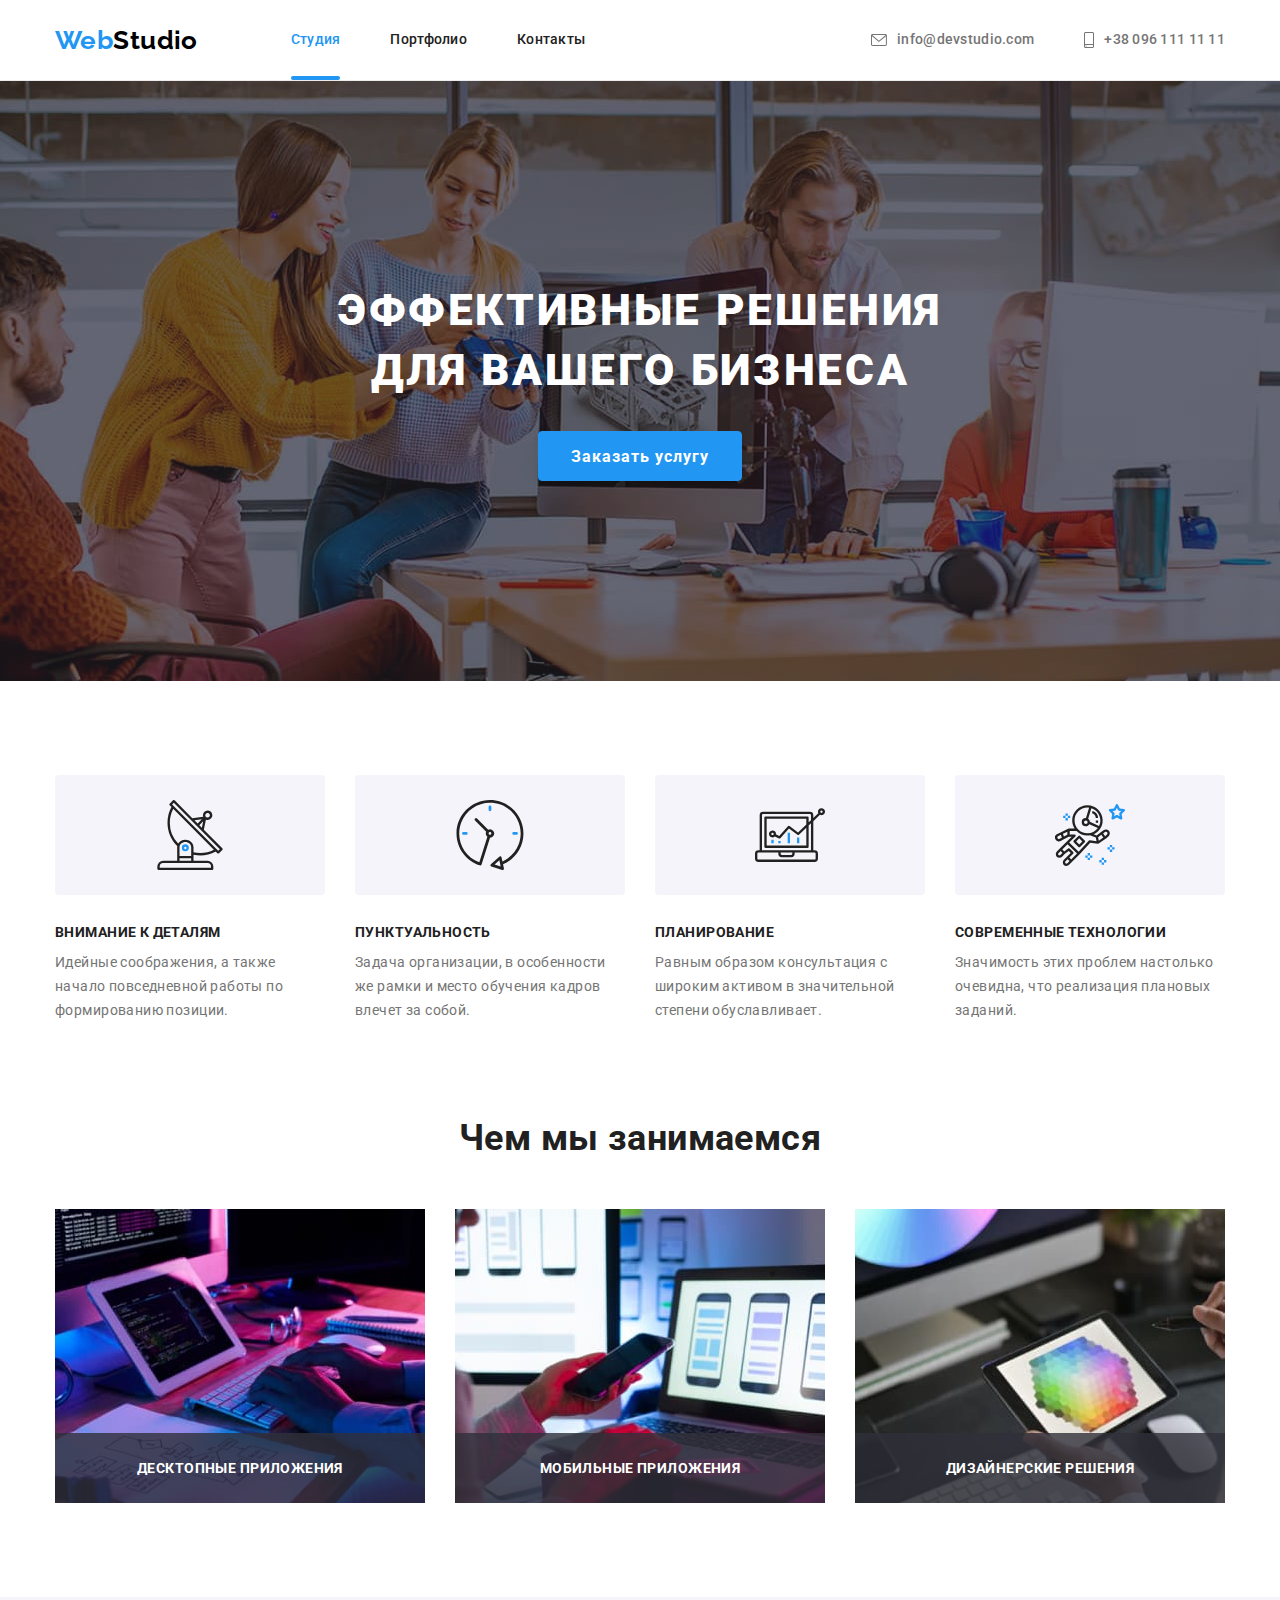
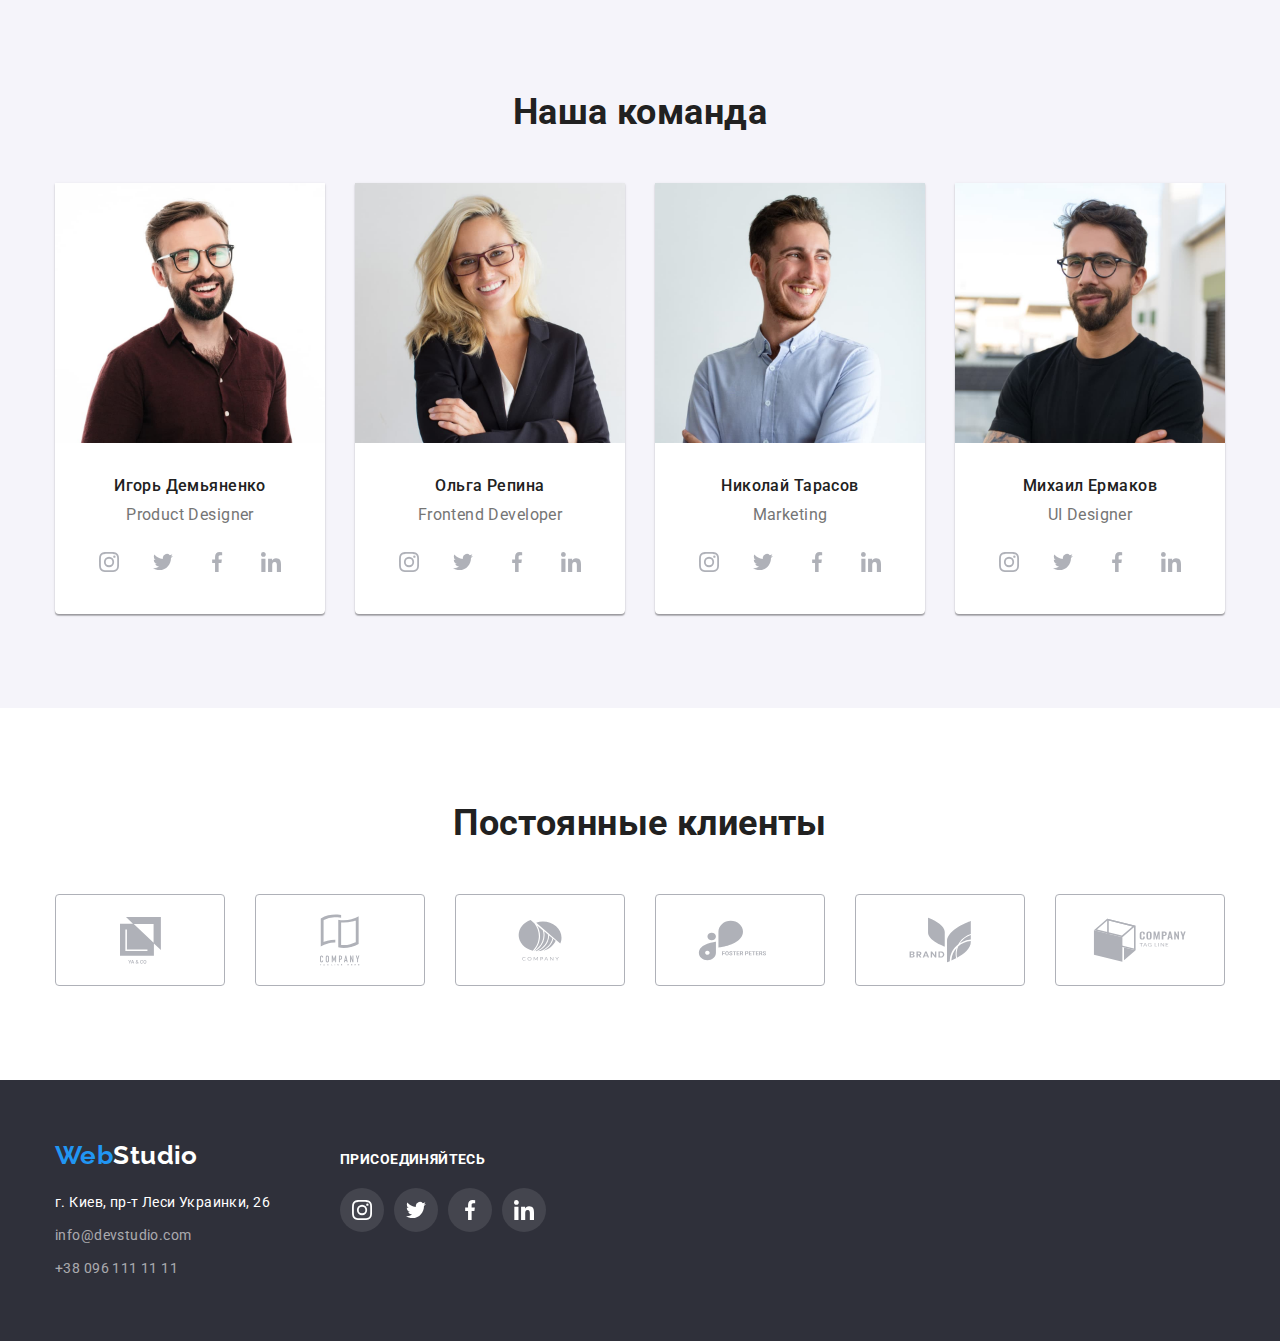
==== index.html @ edb1d685 "start" ====
<!DOCTYPE html>
<html lang="ru">
  <head>
    <meta charset="UTF-8" />
    <meta http-equiv="X-UA-Compatible" content="IE=edge" />
    <meta name="viewport" content="width=device-width, initial-scale=1.0" />
    <title>WebStudio</title>
    <link rel="preconnect" href="https://fonts.googleapis.com" />
    <link rel="preconnect" href="https://fonts.gstatic.com" crossorigin />
    <link
      href="https://fonts.googleapis.com/css2?family=Raleway:wght@700&family=Roboto:wght@400;500;700;900&display=swap"
      rel="stylesheet"
    />

    <link
      rel="stylesheet"
      href="https://cdnjs.cloudflare.com/ajax/libs/modern-normalize/1.1.0/modern-normalize.min.css"
    />

    <link rel="stylesheet" href="./css/style.css" />
  </head>
  <body>
    <header>
      <div class="container header">
        <a class="logo" href="./index.html"
          >Web<span class="header-logo">Studio</span></a
        >
        <nav>
          <ul class="main-nav">
            <li><a class="activity" href="./index.html">Студия</a></li>
            <li><a href="./portfolio.html">Портфолио</a></li>
            <li><a href="">Контакты</a></li>
          </ul>
        </nav>
        <ul class="nav-address">
          <li>
            <a href="mailto:info@devstudio.com">
              <svg class="nav-address-icon" width="16" height="12">
                <use href="./images/icons.svg#icon-envelope"></use>
              </svg>
              info@devstudio.com</a
            >
          </li>
          <li>
            <a href="tel:+380961111111">
              <svg class="nav-address-icon" width="10" height="16">
                <use href="./images/icons.svg#icon-smartphone"></use>
              </svg>
              +38 096 111 11 11</a
            >
          </li>
        </ul>
      </div>
    </header>
    <main>
      <section class="hero">
        <div class="background">
          <div class="container">
            <h1>Эффективные решения<br />для вашего бизнеса</h1>
            <button data-modal-open class="order" type="button">Заказать услугу</button>
          </div>
        </div>
      </section>
      <section class="section feature">
        <div class="container">
          <h2 class="hide">Особенности</h2>
          <ul class="feature-list">
            <li class="feature-list-item">
              <div class="feature-icon">
                <svg width="70" height="70">
                  <use href="./images/icons.svg#icon-antenna"></use>
                </svg>
              </div>
              <h3 class="title">Внимание к деталям</h3>
              <p>
                Идейные соображения, а также начало повседневной работы по
                формированию позиции.
              </p>
            </li>
            <li class="feature-list-item">
              <div class="feature-icon">
                <svg width="70" height="70">
                  <use href="./images/icons.svg#icon-clock"></use>
                </svg>
              </div>
              <h3 class="title">Пунктуальность</h3>
              <p>
                Задача организации, в особенности же рамки и место обучения
                кадров влечет за собой.
              </p>
            </li>
            <li class="feature-list-item">
              <div class="feature-icon">
                <svg width="70" height="70">
                  <use href="./images/icons.svg#icon-diagram"></use>
                </svg>
              </div>
              <h3 class="title">Планирование</h3>
              <p>
                Равным образом консультация с широким активом в значительной
                степени обуславливает.
              </p>
            </li>
            <li class="feature-list-item">
              <div class="feature-icon">
                <svg width="70" height="70">
                  <use href="./images/icons.svg#icon-astronaut"></use>
                </svg>
              </div>
              <h3 class="title">Современные технологии</h3>
              <p>
                Значимость этих проблем настолько очевидна, что реализация
                плановых заданий.
              </p>
            </li>
          </ul>
        </div>
      </section>
      <section class="section section-works">
        <div class="container container-works">
          <h2 class="title works">Чем мы занимаемся</h2>
          <ul class="list">
            <li class="title-list">
              <img
                src="./images/box-1.jpg"
                alt="Работа на клавиатуре"
                width="370"
              />
              <div class="desckription">
                <p>Десктопные приложения</p>
              </div>
            </li>
            <li class="title-list">
              <img
                src="./images/box-2.jpg"
                alt="Работа со смартфоном"
                width="370"
              />
              <div class="desckription">
                <p>Мобильные приложения</p>
              </div>
            </li>
            <li class="title-list">
              <img
                src="./images/box-3.jpg"
                alt="Работа на планшете"
                width="370"
              />
              <div class="desckription">
                <p>Дизайнерские решения</p>
              </div>
            </li>
          </ul>
        </div>
      </section>
      <section class="section team">
        <div class="container container-works">
          <h2 class="title works">Наша команда</h2>
          <ul class="list">
            <li class="team-list-item">
              <img
                src="./images/Demyanenko.jpg"
                alt="Игорь Демьяненко"
                width="270"
              />
              <div class="team-member">
                <h3 class="title">Игорь Демьяненко</h3>
                <p>Product Designer</p>
                <ul class="social-icon">
                  <li>
                    <a class="social-icon-link" href="">
                      <svg class="social-icon-list" width="20" height="20">
                        <use href="./images/icons.svg#icon-instagram"></use>
                      </svg>
                    </a>
                  </li>
                  <li>
                    <a class="social-icon-link" href="">
                      <svg class="social-icon-list" width="20" height="20">
                        <use href="./images/icons.svg#icon-twitter"></use>
                      </svg>
                    </a>
                  </li>
                  <li>
                    <a class="social-icon-link" href="">
                      <svg class="social-icon-list" width="20" height="20">
                        <use href="./images/icons.svg#icon-facebook"></use>
                      </svg>
                    </a>
                  </li>
                  <li>
                    <a class="social-icon-link" href="">
                      <svg class="social-icon-list" width="20" height="20">
                        <use href="./images/icons.svg#icon-linkedin"></use>
                      </svg>
                    </a>
                  </li>
                </ul>
              </div>
            </li>
            <li class="team-list-item">
              <img src="./images/Repina.jpg" alt="Ольга Репина" width="270" />
              <div class="team-member">
                <h3 class="title">Ольга Репина</h3>
                <p>Frontend Developer</p>
                <ul class="social-icon">
                  <li>
                    <a class="social-icon-link" href="">
                      <svg class="social-icon-list" width="20" height="20">
                        <use href="./images/icons.svg#icon-instagram"></use>
                      </svg>
                    </a>
                  </li>
                  <li>
                    <a class="social-icon-link" href="">
                      <svg class="social-icon-list" width="20" height="20">
                        <use href="./images/icons.svg#icon-twitter"></use>
                      </svg>
                    </a>
                  </li>
                  <li>
                    <a class="social-icon-link" href="">
                      <svg class="social-icon-list" width="20" height="20">
                        <use href="./images/icons.svg#icon-facebook"></use>
                      </svg>
                    </a>
                  </li>
                  <li>
                    <a class="social-icon-link" href="">
                      <svg class="social-icon-list" width="20" height="20">
                        <use href="./images/icons.svg#icon-linkedin"></use>
                      </svg>
                    </a>
                  </li>
                </ul>
              </div>
            </li>
            <li class="team-list-item">
              <img
                src="./images/Tarasov.jpg"
                alt="Николай Тарасов"
                width="270"
              />
              <div class="team-member">
                <h3 class="title">Николай Тарасов</h3>
                <p>Marketing</p>
                <ul class="social-icon">
                  <li>
                    <a class="social-icon-link" href="">
                      <svg class="social-icon-list" width="20" height="20">
                        <use href="./images/icons.svg#icon-instagram"></use>
                      </svg>
                    </a>
                  </li>
                  <li>
                    <a class="social-icon-link" href="">
                      <svg class="social-icon-list" width="20" height="20">
                        <use href="./images/icons.svg#icon-twitter"></use>
                      </svg>
                    </a>
                  </li>
                  <li>
                    <a class="social-icon-link" href="">
                      <svg class="social-icon-list" width="20" height="20">
                        <use href="./images/icons.svg#icon-facebook"></use>
                      </svg>
                    </a>
                  </li>
                  <li>
                    <a class="social-icon-link" href="">
                      <svg class="social-icon-list" width="20" height="20">
                        <use href="./images/icons.svg#icon-linkedin"></use>
                      </svg>
                    </a>
                  </li>
                </ul>
              </div>
            </li>
            <li class="team-list-item">
              <img
                src="./images/Yermakov.jpg"
                alt="Михаил Ермаков"
                width="270"
              />
              <div class="team-member">
                <h3 class="title">Михаил Ермаков</h3>
                <p>UI Designer</p>
                <ul class="social-icon">
                  <li>
                    <a class="social-icon-link" href="">
                      <svg class="social-icon-list" width="20" height="20">
                        <use href="./images/icons.svg#icon-instagram"></use>
                      </svg>
                    </a>
                  </li>
                  <li>
                    <a class="social-icon-link" href="">
                      <svg class="social-icon-list" width="20" height="20">
                        <use href="./images/icons.svg#icon-twitter"></use>
                      </svg>
                    </a>
                  </li>
                  <li>
                    <a class="social-icon-link" href="">
                      <svg class="social-icon-list" width="20" height="20">
                        <use href="./images/icons.svg#icon-facebook"></use>
                      </svg>
                    </a>
                  </li>
                  <li>
                    <a class="social-icon-link" href="">
                      <svg class="social-icon-list" width="20" height="20">
                        <use href="./images/icons.svg#icon-linkedin"></use>
                      </svg>
                    </a>
                  </li>
                </ul>
              </div>
            </li>
          </ul>
        </div>
      </section>
      <section class="section">
        <div class="container">
          <h2 class="title works">Постоянные клиенты</h2>
          <ul class="list clients">
            <li>
              <a class="client-link" href="">
                <svg class="client-list" width="41" height="47">
                  <use href="./images/icons.svg#icon-group1"></use>
                </svg>
              </a>
            </li>
            <li>
              <a class="client-link" href="">
                <svg class="client-list" width="40" height="52">
                  <use href="./images/icons.svg#icon-group2"></use>
                </svg>
              </a>
            </li>
            <li>
              <a class="client-link" href="">
                <svg class="client-list" width="44" height="42">
                  <use href="./images/icons.svg#icon-group3"></use>
                </svg>
              </a>
            </li>
            <li>
              <a class="client-link" href="">
                <svg class="client-list" width="85" height="41">
                  <use href="./images/icons.svg#icon-group4"></use>
                </svg>
              </a>
            </li>
            <li>
              <a class="client-link" href="">
                <svg class="client-list" width="63" height="46">
                  <use href="./images/icons.svg#icon-group5"></use>
                </svg>
              </a>
            </li>
            <li>
              <a class="client-link" href="">
                <svg class="client-list" width="94" height="44">
                  <use href="./images/icons.svg#icon-group6"></use>
                </svg>
              </a>
            </li>
          </ul>
        </div>
      </section>
      <div data-modal class="backdrop is-hidden">
        <div class="modal">
          <button data-modal-close class="button-close">
          <svg class="icon-close" width="18" height="18">
            <use href="./images/icons.svg#icon-close"></use>
          </svg>
          </button>
        </div>
      </div>
    </main>
    <footer>
      <div class="container footer">
        <div class="contacts">
          <a class="logo" href="./index.html"
            >Web<span class="footer-logo">Studio</span></a
          >
          <address class="footer-address">
            <p class="address">г. Киев, пр-т Леси Украинки, 26</p>
            <ul class="footer-address">
              <li>
                <a href="mailto:info@devstudio.com">info@devstudio.com</a>
              </li>
              <li><a href="tel:+380961111111">+38 096 111 11 11</a></li>
            </ul>
          </address>
        </div>
        <div class="invitation">
          <h2>присоединяйтесь</h2>
          <ul class="social-icon">
            <li>
              <a class="social-icon-link invitation-icon" href="">
                <svg class="social-icon-list" width="20" height="20">
                  <use href="./images/icons.svg#icon-instagram"></use>
                </svg>
              </a>
            </li>
            <li>
              <a class="social-icon-link invitation-icon" href="">
                <svg class="social-icon-list" width="20" height="20">
                  <use href="./images/icons.svg#icon-twitter"></use>
                </svg>
              </a>
            </li>
            <li>
              <a class="social-icon-link invitation-icon" href="">
                <svg class="social-icon-list" width="20" height="20">
                  <use href="./images/icons.svg#icon-facebook"></use>
                </svg>
              </a>
            </li>
            <li>
              <a class="social-icon-link invitation-icon" href="">
                <svg class="social-icon-list" width="20" height="20">
                  <use href="./images/icons.svg#icon-linkedin"></use>
                </svg>
              </a>
            </li>
          </ul>
        </div>
      </div>
    </footer>
    <script src="./modal.js"></script>
  </body>
</html>
---- css/style.css ----
:root {
  --main-text-color: #757575;
  --main-title-text-color: #212121;
  --accent-text-color: #2196f3;
  --adress-text-color: rgba(255, 255, 255, 0.6);
  --additional-text-color: #ffffff;
  --hero-background-color: #2f303a;
  --main-background-color: #ffffff;
  --button-hover: #188ce8;
  --header-logo-color: #000000;
  --button-background: #f5f4fa;
  --header-border: #ececec;
  --icon-color: #afb1b8;
  --background-card-color: rgba(33, 150, 243, 0.9);
  --time-animation: 250ms;
  --time-function: cubic-bezier(0.4, 0, 0.2, 1);
}

body {
  color: var(--main-text-color);
  background-color: var(--main-background-color);
  font-family: "Roboto", sans-serif;
  font-weight: 400;
  font-size: 14px;
  letter-spacing: 0.03em;
}
a {
  text-decoration: none;
}
li {
  list-style-type: none;
}
.container {
  width: 1200px;
  padding: 0 15px;
  margin-left: auto;
  margin-right: auto;
}
section + section {
  padding-top: 94px;
  padding-bottom: 94px;
}
/* Стили хедера */
header {
  border-bottom: 1px solid var(--header-border);
}
.header {
  display: flex;
  align-items: center;
}
.logo {
  color: var(--accent-text-color);
  font-family: "Raleway", sans-serif;
  font-weight: 700;
  font-size: 26px;
  line-height: 1.19;
}
.header > .logo {
  margin-right: 93px;
}
.header-logo {
  color: var(--header-logo-color);
}
.main-nav,
.nav-address {
  display: flex;
  margin-top: 0;
  margin-bottom: 0;
  padding-left: 0;
}
.nav-address {
  margin-left: auto;
}
.main-nav li,
.nav-address li {
  margin-right: 50px;
}
.main-nav li:last-child,
.nav-address li:last-child {
  margin-right: 0;
}
.main-nav a {
  display: block;
  padding-top: 32px;
  padding-bottom: 32px;

  color: var(--main-title-text-color);
  font-weight: 500;
  font-size: 14px;
  line-height: 1.14;
  letter-spacing: 0.02em;
}
.main-nav .activity {
  color: var(--accent-text-color);
}
.activity {
  position: relative;
}
.activity::after {
  content: "";
  position: absolute;
  bottom: 0;
  left: 0;
  height: 4px;
  width: 100%;
  border-radius: 2px;

  background-color: var(--accent-text-color);
}
.main-nav a:hover,
.main-nav a:focus,
.nav-address a:focus,
.nav-address a:hover,
.footer-address a:focus,
.footer-address a:hover {
  color: var(--accent-text-color);
}
.main-nav a,
.nav-address a,
.footer-address a {
  transition: color var(--time-animation) var(--time-function);
}
.nav-address-icon {
  margin-right: 10px;

  fill: currentColor;

  transition: fill var(--time-animation) var(--time-function);
}
.nav-address-icon:hover,
.nav-address-icon:focus {
  fill: var(--accent-text-color);
}
.nav-address a {
  display: flex;
  align-items: center;

  color: var(--main-text-color);
  font-weight: 500;
  font-size: 14px;
  line-height: 1.14;
  letter-spacing: 0.02em;
}
/* Стили Студии */

.hero {
  text-align: center;
  background-color: var(--hero-background-color);
  color: var(--additional-text-color);
}
.background {
  height: 600px;
  max-width: 1600px;
  margin-right: auto;
  margin-left: auto;
  padding-top: 200px;
  padding-bottom: 200px;

  background-image: linear-gradient(
      to right,
      rgba(47, 48, 58, 0.4),
      rgba(47, 48, 58, 0.4)
    ),
    url(../images/Bg-image-main.jpg);
  background-size: cover;
  background-repeat: no-repeat;
  background-position: center;
}
.hero h1 {
  margin-top: 0;
  margin-bottom: 30px;

  font-weight: 900;
  font-size: 44px;
  line-height: 1.36;
  line-height: 1.36;
  letter-spacing: 0.06em;
  text-transform: uppercase;
}
.order {
  height: 50px;
  padding: 10px 32px;

  border: 1px solid var(--accent-text-color);
  border-radius: 4px;

  cursor: pointer;

  color: var(--additional-text-color);
  background-color: var(--accent-text-color);
  font-family: inherit;
  font-weight: 700;
  font-size: 16px;
  line-height: 1.88;
  letter-spacing: 0.06em;
  text-align: center;
  box-shadow: 0px 4px 4px 0px #00000026;

  transition: background-color var(--time-animation) var(--time-function),
    border-color var(--time-animation) var(--time-function);
}
.order:hover,
.order:focus {
  border-color: transparent;
  background-color: var(--button-hover);
}
.section .title {
  margin-top: 0;
  margin-bottom: 10px;

  color: var(--main-title-text-color);
}
.hide {
  /* Удаляем элемент из потока документа */
  position: absolute;
  /* Временное решение для неверно произносимого, размазанного текста */
  white-space: nowrap;
  /* Устанавливаем минимально возможный размер (некоторые скринридеры игнорируют элементы с нулевой высотой и шириной) */
  width: 1px;
  height: 1px;
  /* Скрываем вылезающий за границы контент */
  overflow: hidden;
  /* Сбрасываем любые свойства, которые могут повлиять на размер элемента */
  border: 0;
  padding: 0;
  /* Вырезаем ту часть контента, которая должна отображаться. */
  /* Устаревшее свойство clip для старых браузеров */
  clip: rect(0 0 0 0);
  /* clip-path для новых браузеров. inset(50%) определяет область вставки, которая позволит контенту исчезнуть.  */
  clip-path: inset(50%);
  /* Похоже, никто до конца не понимает, почему тут margin: -1px. Кроме того, это приводит к проблемам (читай: https://github.com/h5bp/html5-boilerplate/issues/1985). */
  margin: -1px;
}
.feature-list {
  display: flex;
  margin-bottom: 0;
  margin-top: 0;
  padding-left: 0;
}
.feature-icon {
  display: flex;
  width: 270px;
  height: 120px;
  margin-bottom: 30px;
  border-radius: 4px;

  justify-content: center;
  align-items: center;

  background-color: var(--button-background);
}
.feature-list-item,
.team-list-item {
  flex-basis: calc((100% -90px) / 4);
  margin-right: 30px;
}
.feature-list-item:last-child,
.team-list-item:last-child,
.title-list:last-child {
  margin-right: 0;
}
.team-list-item {
  border-radius: 0px 0px 4px 4px;
  box-shadow: 0px 1px 3px rgba(0, 0, 0, 0.12), 0px 1px 1px rgba(0, 0, 0, 0.14),
    0px 2px 1px rgba(0, 0, 0, 0.2);
}
.feature .title {
  font-weight: 700;
  font-size: 14px;
  line-height: 1.14;
  text-transform: uppercase;
}
.feature p {
  margin-top: 0;
  margin-bottom: 0;
  line-height: 1.71;
}
.team {
  background-color: var(--button-background);
}
.team-list-item {
  background-color: var(--main-background-color);
}
.section-works {
  padding-top: 0;
}
.title.works {
  margin-bottom: 50px;

  text-align: center;

  font-size: 36px;
  line-height: 1.17;
}
.team-member {
  padding-bottom: 30px;
  padding-top: 30px;
}
.team h3 {
  text-align: center;

  font-weight: 500;
  font-size: 16px;
  line-height: 1.19;
}
.team p {
  margin-top: 0;
  margin-bottom: 16px;

  text-align: center;

  font-size: 16px;
  line-height: 1.19;
}
.list {
  display: flex;

  margin-top: 0;
  margin-bottom: 0;
  padding-left: 0;
}
.title-list img {
  display: block;
}
.title-list {
  position: relative;

  flex-basis: calc((100% -60px) / 3);
  margin-right: 30px;
}
.desckription {
  position: absolute;
  bottom: 0;
  left: 0;
  display: flex;


  width: 100%;
  height: 70px;

  justify-content: center;
  align-items: center;

  background: rgba(47, 48, 58, 0.8);
  font-weight: 700;
  text-transform: uppercase;
  color: var(--additional-text-color);
}
.social-icon {
  display: flex;
  padding: 0;

  margin-bottom: 0;
  margin-top: 0;

  justify-content: center;
}
.social-icon-link {
  display: flex;
  width: 44px;
  height: 44px;
  border-radius: 50%;

  justify-content: center;
  align-items: center;

  transition: background-color var(--time-animation) var(--time-function);
}
.social-icon li + li {
  margin-left: 10px;
}
.social-icon-list {
  fill: var(--icon-color);

  transition: fill var(--time-animation) var(--time-function);
}
.social-icon-link:hover,
.social-icon-link:focus {
  background-color: var(--accent-text-color);
}
.social-icon-link:hover .social-icon-list,
.social-icon-link:focus .social-icon-list {
  fill: var(--additional-text-color);
}
.clients {
  justify-content: center;
}
.client-link {
  display: flex;
  width: 170px;
  height: 92px;
  border: 1px solid var(--icon-color);
  border-radius: 4px;

  justify-content: center;
  align-items: center;

  transition: border-color var(--time-animation) var(--time-function),
    box-shadow var(--time-animation) var(--time-function);
}
.clients li + li {
  margin-left: 30px;
}
.client-list {
  display: flex;

  justify-content: center;

  fill: var(--icon-color);

  transition: fill var(--time-animation) var(--time-function);
}
.client-link:hover,
.client-link:focus {
  border-color: var(--accent-text-color);
  box-shadow: 0px 4px 4px rgba(0, 0, 0, 0.25);
}
.client-link:hover .client-list,
.client-link:focus .client-list {
  fill: var(--accent-text-color);
}

/* Стили футера */
footer {
  padding-top: 60px;
  padding-bottom: 60px;

  background-color: var(--hero-background-color);
}
.footer-logo {
  color: var(--additional-text-color);
}
.address {
  margin-top: 20px;
  margin-bottom: 0;

  color: var(--additional-text-color);
  font-style: normal;
  line-height: 1.71;
}
.footer-address a {
  color: var(--adress-text-color);
  font-style: normal;
  line-height: 1.71;
}
.footer-address li {
  margin-top: 9px;
}
.footer-address {
  margin-top: 0;
  margin-bottom: 0;
  padding-left: 0;
}
.footer {
  display: flex;
}
.contacts {
  margin-right: 70px;
}
.invitation h2 {
  margin-bottom: 20px;

  font-weight: 700;
  font-size: 14px;
  line-height: 1.14;
  letter-spacing: 0.03em;
  text-transform: uppercase;
  color: var(--additional-text-color);
}
.invitation-list {
  margin-right: 10px;
}
.invitation .list li:last-child {
  margin-right: 0;
}
.invitation-icon {
  background-color: rgba(255, 255, 255, 0.1);
}
.invitation-icon .social-icon-list {
  fill: var(--additional-text-color);
}

/* Стили Портфолио */
.section.examples {
  padding-top: 94px;
  padding-bottom: 94px;
}
.examples-button {
  margin-bottom: 50px;

  justify-content: center;
}
.examples-list {
  margin-right: 8px;
}
.examples-list:last-child {
  margin-right: 0;
}
.button {
  padding: 6px 22px;
  border: none;
  border-radius: 4px;

  cursor: pointer;
  text-align: center;

  font-family: inherit;
  font-weight: 500;
  font-size: 16px;
  line-height: 1.62;
  letter-spacing: inherit;
  color: var(--main-title-text-color);
  background-color: var(--button-background);

  transition: color var(--time-animation) var(--time-function),
    background-color var(--time-animation) var(--time-function),
    box-shadow var(--time-animation) var(--time-function);
}
.button:focus,
.button:hover {
  color: var(--additional-text-color);
  background-color: var(--accent-text-color);
  box-shadow: 0px 3px 1px rgba(0, 0, 0, 0.1), 0px 1px 2px rgba(0, 0, 0, 0.08),
    0px 2px 2px rgba(0, 0, 0, 0.12);
}
.portfolio {
  flex-wrap: wrap;
}
.portfolio-list {
  margin-right: 30px;
  margin-bottom: 30px;
}
.portfolio-list:nth-child(3n) {
  margin-right: 0;
}
.portfolio-list:nth-last-child(-n + 3) {
  margin-bottom: 0;
}
.examples .title {
  margin-bottom: 4px;

  font-size: 18px;
  line-height: 2;
  letter-spacing: 0.06em;
}
.border-box p {
  margin-top: 0;
  margin-bottom: 0;

  font-size: 16px;
  line-height: 1.88;
}
.card {
  position: relative;
  overflow: hidden;
}
.portfolio-list img {
  display: block;
}
.portfolio-list-description {
  position: absolute;
  bottom: 0;
  left: 0;
  width: 100%;
  height: 100%;

  padding: 63px 24px;

  background-color: var(--background-card-color);
  font-size: 18px;
  line-height: 1.56;
  color: var(--additional-text-color);
  
  transform: translateY(100%);

  transition: transform var(--time-animation) var(--time-function);

}
.portfolio-list-description p{
  margin: 0;
}


.border-box {
  display: block;
  padding: 20px 24px;
  border: 1px solid #eeeeee;
  border-top: transparent;
}
.portfolio-list-box {
  display: block;
  /* border: 1px solid #EEEEEE; */
  max-width: 370px;

  transition: border-top var(--time-animation) var(--time-function),
    box-shadow var(--time-animation) var(--time-function);
}
.portfolio-list-box:hover,
.portfolio-list-box:focus {
  border-top: #eeeeee;
  box-shadow: 0px 1px 1px rgba(0, 0, 0, 0.12), 0px 4px 4px rgba(0, 0, 0, 0.06),
    1px 4px 6px rgba(0, 0, 0, 0.16);
}
.portfolio-list-box:hover .portfolio-list-description,
.portfolio-list-box:focus .portfolio-list-description {
  transform: translateY(0);
}

/* Модальне вікно */

.backdrop {
  position: fixed;
  top: 0;
  left: 0;
  width: 100%;
  height: 100%;
  
  background: rgba(0, 0, 0, 0.2);

  opacity: 1;
  transition: opacity var(--time-animation) var(--time-function);
  
}
.backdrop.is-hidden {
  pointer-events: none;
  opacity: 0;

}
.backdrop.is-hidden .modal {
  top: 50%;
  left: 50%;
  transform: translate(-50%, -50%) scale(0.5);
}
.modal {
  position: absolute;
  top: 50%;
  left: 50%;
  transform: translate(-50%, -50%) scale(1);

  display: flex;
  justify-content: right;

  width: 528px;
  height: 581px;

  background-color: var(--additional-text-color);
  box-shadow: 0px 1px 3px rgba(0, 0, 0, 0.12), 0px 1px 1px rgba(0, 0, 0, 0.14), 0px 2px 1px rgba(0, 0, 0, 0.2);
  border-radius: 4px;
  transition: transform var(--time-animation) var(--time-function);
}

.button-close {
  display: flex;
  justify-content: center;
  align-items: center;
  width: 30px;
  height: 30px;
  padding: 0;
  border: 0;
  margin-top: 8px;
  margin-right: 8px;

  cursor: pointer;

  border: 1px solid rgba(0, 0, 0, 0.1);
  border-radius: 50%;
  background-color: var(--main-background-color);

}
.icon-close {
  fill: var(--header-logo-color);
}
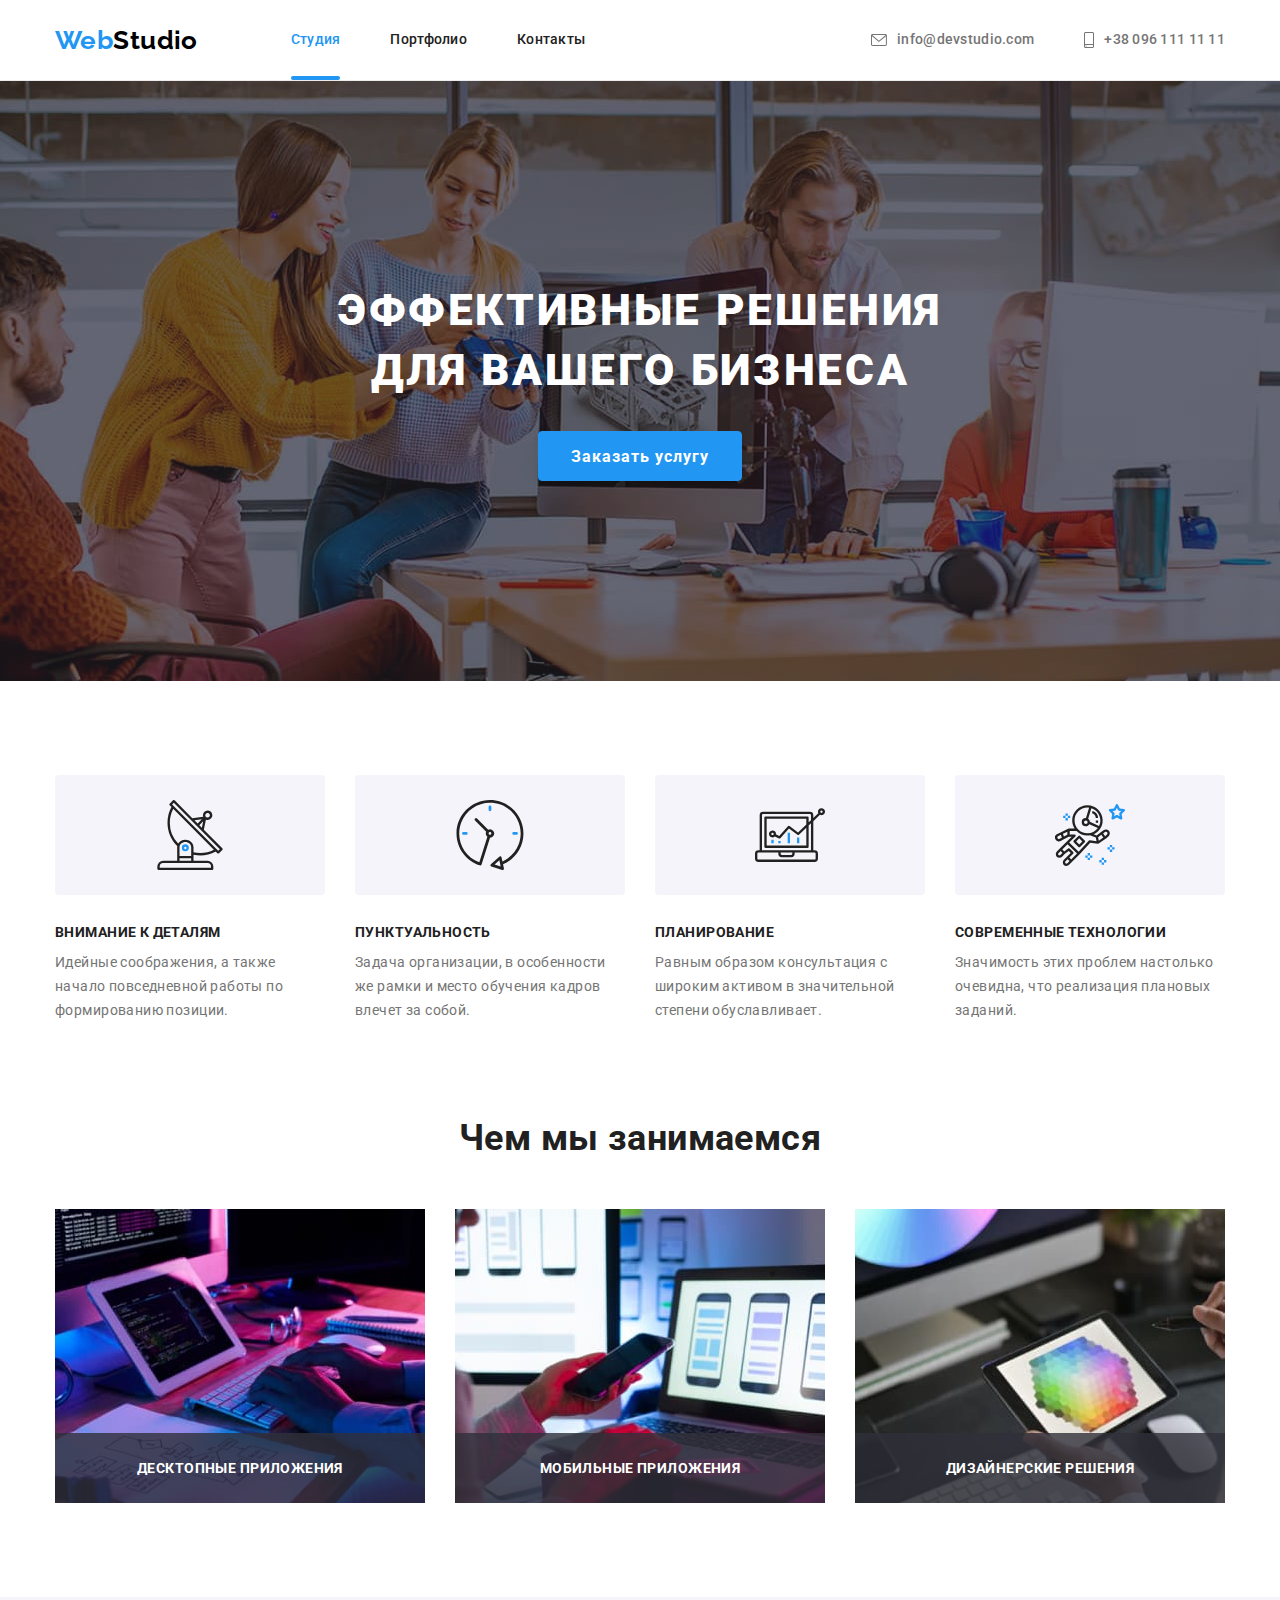
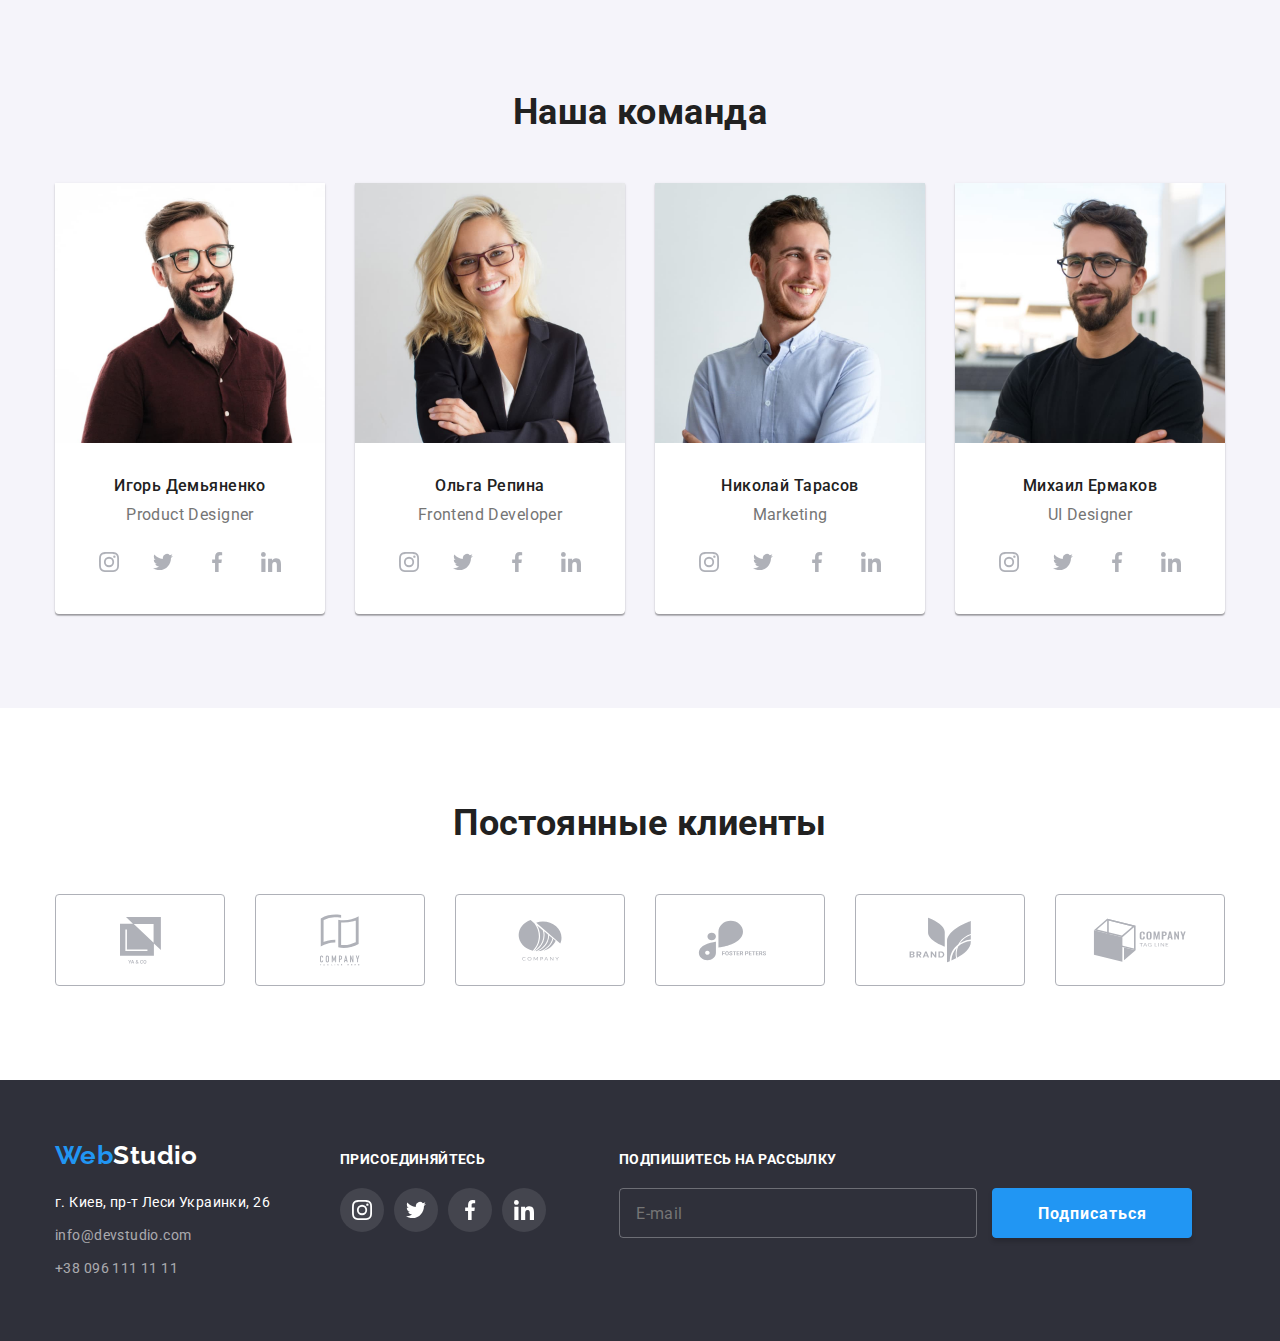
==== commit ec769574: "ЗАповнення модального вікна і форми підписки" ====
--- a/index.html
+++ b/index.html
@@ -376,6 +376,30 @@
             <use href="./images/icons.svg#icon-close"></use>
           </svg>
           </button>
+          <form class="form-modal">
+            <h2>Оставьте свои данные, мы вам перезвоним</h2>
+            <label class="label">
+              Имя
+              <input class="input-date" type="text" name="text">
+            </label>
+            <label class="label">
+              Телефон
+              <input class="input-date" type="tel" name="tel">
+            </label>
+            <label class="label">
+              Почта
+              <input class="input-date" type="mail" name="mail">
+            </label>
+            <label class="label">
+              Комментарий
+              <textarea class="input-date" name="komments" placeholder="Введите текст"></textarea>
+            </label>
+            <label class="label">
+               <input type="checkbox" name="approval">
+              Соглашаюсь с рассылкой и принимаю <a class="contract" href="" title="Ознакомится с текстом договора">Условия договора</a>
+            </label>
+            <button type="submit" class="order form-button">Отправить</button>
+          </form>
         </div>
       </div>
     </main>
@@ -428,6 +452,13 @@
             </li>
           </ul>
         </div>
+        <form class="subscription">
+          <h2>Подпишитесь на рассылку</h2>
+          <label>
+            <input class="subscription-input" type="mail" name="E-mail" placeholder="E-mail">
+          </label>
+          <button class="order subscription-button" type="submit">Подписаться</button>
+        </form>
       </div>
     </footer>
     <script src="./modal.js"></script>
--- a/css/style.css
+++ b/css/style.css
@@ -14,6 +14,7 @@
   --background-card-color: rgba(33, 150, 243, 0.9);
   --time-animation: 250ms;
   --time-function: cubic-bezier(0.4, 0, 0.2, 1);
+  --subscription-input-color: rgba(255, 255, 255, 0.3);
 }
 
 body {
@@ -457,7 +458,8 @@
 .contacts {
   margin-right: 70px;
 }
-.invitation h2 {
+.invitation h2,
+.subscription h2  {
   margin-bottom: 20px;
 
   font-weight: 700;
@@ -479,6 +481,30 @@
 .invitation-icon .social-icon-list {
   fill: var(--additional-text-color);
 }
+.subscription {
+  margin-left: 73px;
+}
+.subscription-button {
+  width: 200px;
+  box-shadow: 0px 4px 4px rgba(0, 0, 0, 0.15);
+}
+/* box-shadow: (0px 4px 4px rgba(0, 0, 0, 0.15)); */
+
+.subscription-input {
+  width: 358px;
+  height: 50px;
+  margin-right: 12px;
+  padding: 15px 16px;
+  border: 1px solid var(--subscription-input-color);
+  border-radius: 4px;
+  font-size: 16px;
+  line-height: 1.25;
+  letter-spacing: 0.03em;
+  background-color: inherit;
+  color: var(--adress-text-color);
+
+}
+
 
 /* Стили Портфолио */
 .section.examples {
@@ -579,8 +605,6 @@
 .portfolio-list-description p{
   margin: 0;
 }
-
-
 .border-box {
   display: block;
   padding: 20px 24px;
@@ -614,7 +638,7 @@
   left: 0;
   width: 100%;
   height: 100%;
-  
+ 
   background: rgba(0, 0, 0, 0.2);
 
   opacity: 1;
@@ -637,12 +661,13 @@
   left: 50%;
   transform: translate(-50%, -50%) scale(1);
 
-  display: flex;
-  justify-content: right;
+  /* display: flex;
+  flex-direction: column;
+  align-items: flex-end; */
 
   width: 528px;
   height: 581px;
-
+    
   background-color: var(--additional-text-color);
   box-shadow: 0px 1px 3px rgba(0, 0, 0, 0.12), 0px 1px 1px rgba(0, 0, 0, 0.14), 0px 2px 1px rgba(0, 0, 0, 0.2);
   border-radius: 4px;
@@ -650,6 +675,9 @@
 }
 
 .button-close {
+  position: absolute;
+  top: 8px;
+  right: 8px;
   display: flex;
   justify-content: center;
   align-items: center;
@@ -657,8 +685,6 @@
   height: 30px;
   padding: 0;
   border: 0;
-  margin-top: 8px;
-  margin-right: 8px;
 
   cursor: pointer;
 
@@ -667,6 +693,57 @@
   background-color: var(--main-background-color);
 
 }
+.button-close:hover .icon-close,
+.button-close:focus .icon-close {
+  fill: var(--accent-text-color);
+}
 .icon-close {
   fill: var(--header-logo-color);
+}
+.form-modal {
+  margin: 40px;
+}
+.form-modal h2 {
+  margin: 0 0 12px 0;
+  font-size: 20px;
+  color: var(--main-title-text-color);
+
+}
+.label {
+  display: block;
+
+
+}
+.input-date {
+display: block;
+width: 100%;
+margin-bottom: 10px;
+margin-top: 4px;
+height: 40px;
+border: 1px solid rgba(33, 33, 33, 0.2);
+border-radius: 4px;
+
+font-size: 12px;
+line-height: 1.17;
+color: var(--main-text-color);
+}
+.label textarea {
+  height: 120px;
+  resize: none;
+  color: rgba(117, 117, 117, 0.5);
+  letter-spacing: 0.01em;
+  padding: 12px 16px;
+  margin-bottom: 20px;
+}
+.contract {
+  color: var(--accent-text-color);
+  text-decoration: underline;
+}
+.order.form-button{
+  display: block;
+  width: 200px;
+  box-shadow: 0px 4px 4px rgba(0, 0, 0, 0.15);
+  margin-right: auto;
+  margin-left: auto;
+  margin-top: 30px;
 }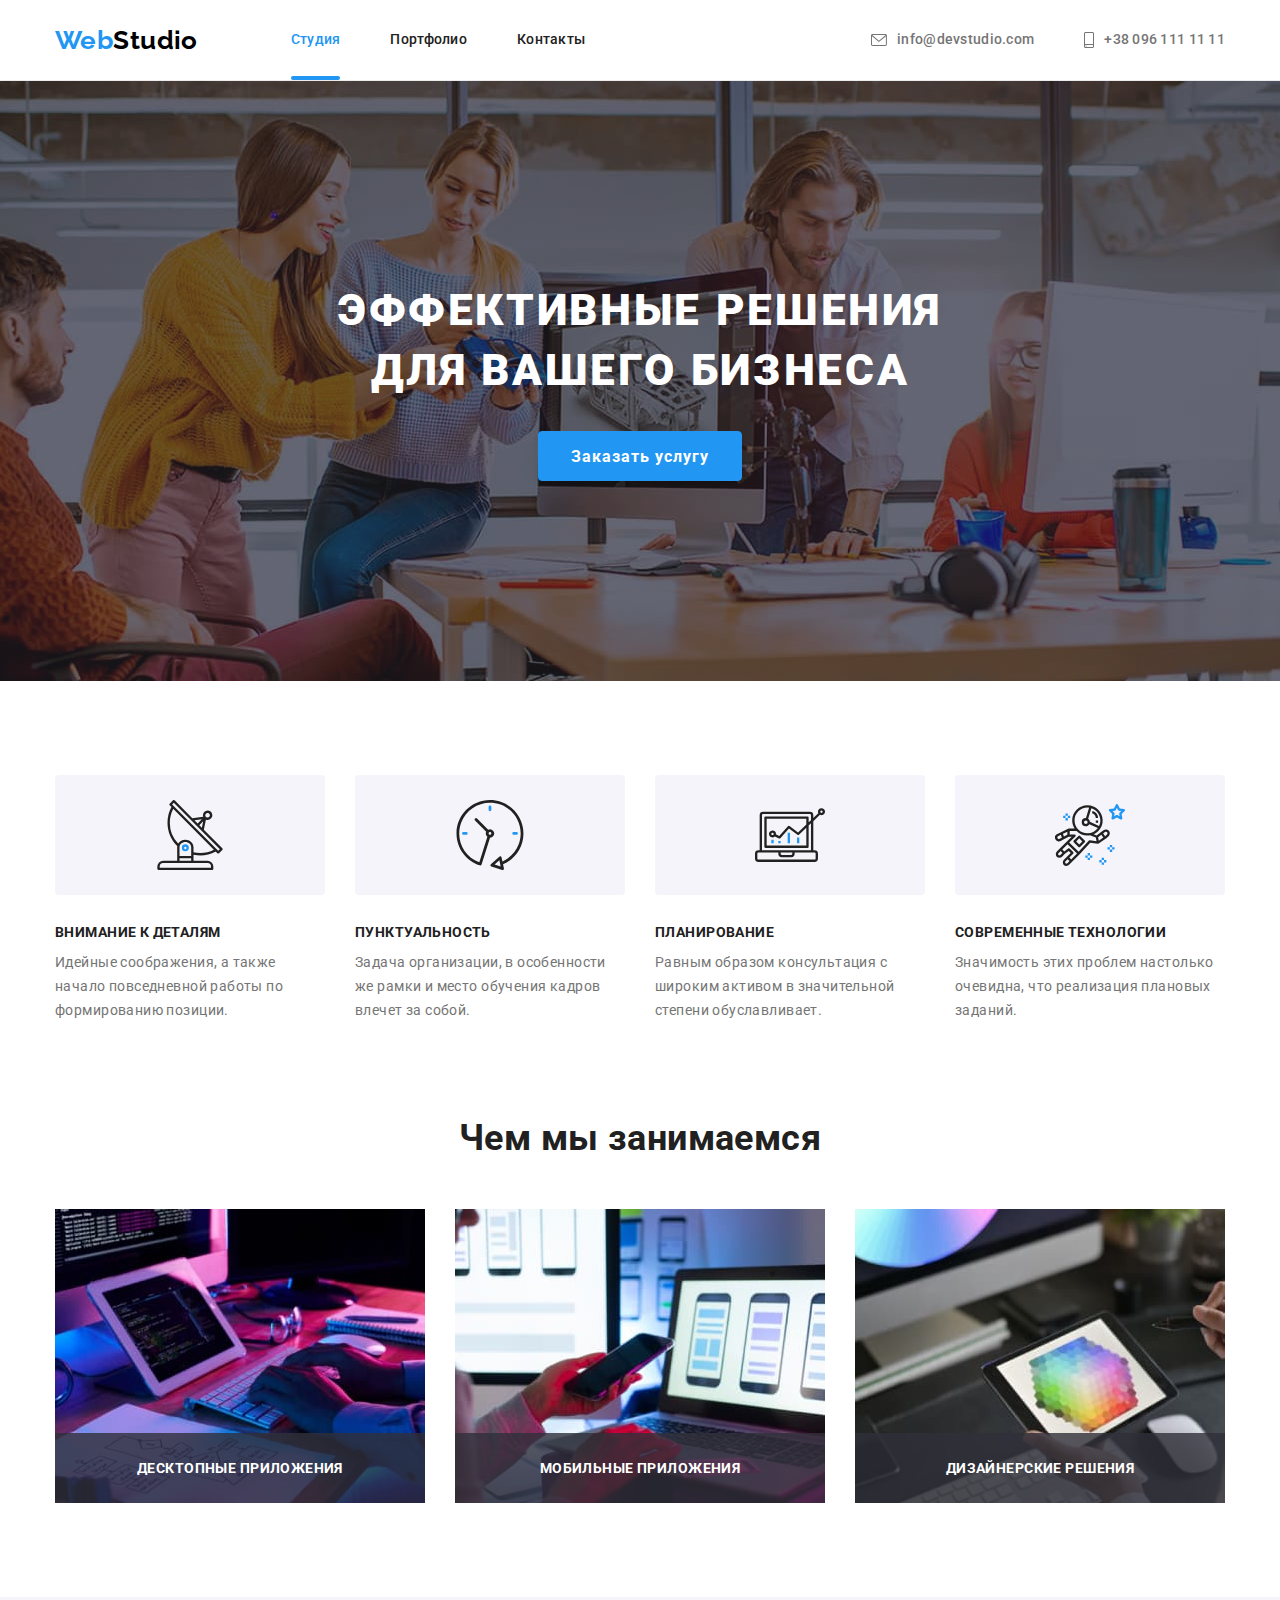
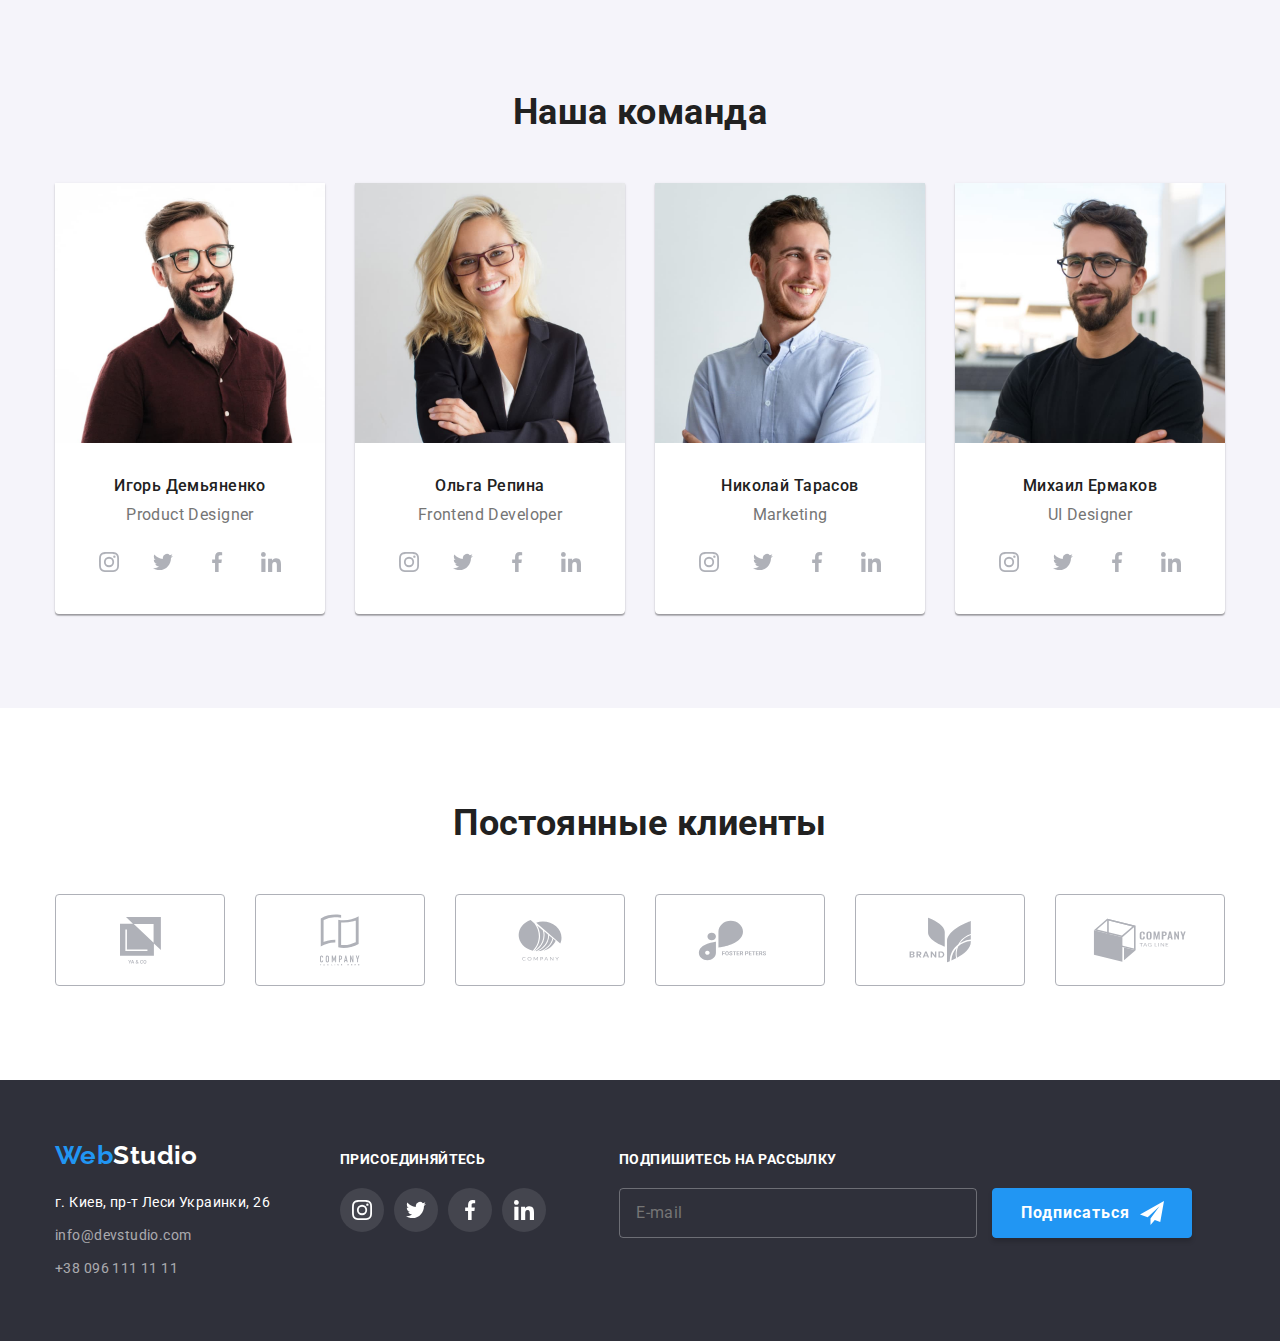
==== commit 2e1265e0: "Налаштування фокусу у формі і додавання іконок" ====
--- a/index.html
+++ b/index.html
@@ -378,26 +378,43 @@
           </button>
           <form class="form-modal">
             <h2>Оставьте свои данные, мы вам перезвоним</h2>
-            <label class="label">
-              Имя
-              <input class="input-date" type="text" name="text">
-            </label>
-            <label class="label">
-              Телефон
-              <input class="input-date" type="tel" name="tel">
-            </label>
-            <label class="label">
-              Почта
-              <input class="input-date" type="mail" name="mail">
-            </label>
+            <div class="form-box">
+              <label class="label">
+                Имя
+                <input class="input-date" type="text" name="text">
+                <svg class="svg-modal" height="18" width="18">
+                  <use href="./images/icons.svg#icon-person"></use>
+                </svg>
+              </label>
+            </div>
+            <div class="form-box">
+              <label class="label">
+                Телефон
+                <input class="input-date" type="tel" name="tel">
+                <svg class="svg-modal" height="18" width="18">
+                  <use href="./images/icons.svg#icon-phone"></use>
+                </svg>
+              </label>
+            </div>
+            <div class="form-box">
+              <label class="label">
+                Почта
+                <input class="input-date" type="mail" name="mail">
+                <svg class="svg-modal" height="18" width="18">
+                  <use href="./images/icons.svg#icon-email"></use>
+                </svg>
+              </label>
+            </div>
             <label class="label">
               Комментарий
               <textarea class="input-date" name="komments" placeholder="Введите текст"></textarea>
             </label>
-            <label class="label">
-               <input type="checkbox" name="approval">
-              Соглашаюсь с рассылкой и принимаю <a class="contract" href="" title="Ознакомится с текстом договора">Условия договора</a>
-            </label>
+            <div class="form-box">
+              <label class="label form-checkbox">
+                <input class="approval-box" type="checkbox" name="approval">
+                <span class="custum-checkbox"></span>Соглашаюсь с рассылкой и принимаю <a class="contract" href="" title="Ознакомится с текстом договора">Условия договора</a>
+              </label>
+            </div>
             <button type="submit" class="order form-button">Отправить</button>
           </form>
         </div>
@@ -457,7 +474,11 @@
           <label>
             <input class="subscription-input" type="mail" name="E-mail" placeholder="E-mail">
           </label>
-          <button class="order subscription-button" type="submit">Подписаться</button>
+          <button class="order subscription-button" type="submit">Подписаться
+            <svg class="icon-send" height="24" width="24">
+            <use href="./images/icons.svg#icon-send"></use> 
+            </svg>
+          </button>
         </form>
       </div>
     </footer>
--- a/css/style.css
+++ b/css/style.css
@@ -485,7 +485,13 @@
   margin-left: 73px;
 }
 .subscription-button {
+  display: inline-flex;
+  align-items: center;
+  justify-content: center;
+
   width: 200px;
+  padding-left: 0;
+  padding-right: 0;
   box-shadow: 0px 4px 4px rgba(0, 0, 0, 0.15);
 }
 /* box-shadow: (0px 4px 4px rgba(0, 0, 0, 0.15)); */
@@ -504,6 +510,10 @@
   color: var(--adress-text-color);
 
 }
+.icon-send {
+  margin-left: 10px;
+  fill: var(--additional-text-color);
+}
 
 
 /* Стили Портфолио */
@@ -661,19 +671,14 @@
   left: 50%;
   transform: translate(-50%, -50%) scale(1);
 
-  /* display: flex;
-  flex-direction: column;
-  align-items: flex-end; */
-
   width: 528px;
   height: 581px;
-    
+  border-radius: 4px;
   background-color: var(--additional-text-color);
+  font-size: 12px;
   box-shadow: 0px 1px 3px rgba(0, 0, 0, 0.12), 0px 1px 1px rgba(0, 0, 0, 0.14), 0px 2px 1px rgba(0, 0, 0, 0.2);
-  border-radius: 4px;
   transition: transform var(--time-animation) var(--time-function);
 }
-
 .button-close {
   position: absolute;
   top: 8px;
@@ -709,24 +714,41 @@
   color: var(--main-title-text-color);
 
 }
+.form-box {
+  position: relative;
+}
+.svg-modal {
+  position: absolute;
+  bottom: 11px;
+  left: 12px;
+  fill: var(--header-logo-colo);
+}
 .label {
   display: block;
-
-
 }
 .input-date {
 display: block;
 width: 100%;
 margin-bottom: 10px;
 margin-top: 4px;
+padding-left: 42px;
+padding-right: 15px;
 height: 40px;
 border: 1px solid rgba(33, 33, 33, 0.2);
 border-radius: 4px;
+outline: none;
 
 font-size: 12px;
 line-height: 1.17;
 color: var(--main-text-color);
 }
+.input-date:focus {
+  border-color: var(--accent-text-color);
+}
+.input-date:focus + .svg-modal{
+  fill: var(--accent-text-color);
+}
+
 .label textarea {
   height: 120px;
   resize: none;
@@ -734,6 +756,50 @@
   letter-spacing: 0.01em;
   padding: 12px 16px;
   margin-bottom: 20px;
+}
+.approval-box {
+   /* Удаляем элемент из потока документа */
+   position: absolute;
+   /* Временное решение для неверно произносимого, размазанного текста */
+   white-space: nowrap;
+   /* Устанавливаем минимально возможный размер (некоторые скринридеры игнорируют элементы с нулевой высотой и шириной) */
+   width: 1px;
+   height: 1px;
+   /* Скрываем вылезающий за границы контент */
+   overflow: hidden;
+   /* Сбрасываем любые свойства, которые могут повлиять на размер элемента */
+   border: 0;
+   padding: 0;
+   /* Вырезаем ту часть контента, которая должна отображаться. */
+   /* Устаревшее свойство clip для старых браузеров */
+   clip: rect(0 0 0 0);
+   /* clip-path для новых браузеров. inset(50%) определяет область вставки, которая позволит контенту исчезнуть.  */
+   clip-path: inset(50%);
+   /* Похоже, никто до конца не понимает, почему тут margin: -1px. Кроме того, это приводит к проблемам (читай: https://github.com/h5bp/html5-boilerplate/issues/1985). */
+   margin: -1px;
+}
+
+.custum-checkbox {
+  display: inline-block;
+  width: 16px;
+  height: 15px;
+  border: 2px solid var(--header-logo-color);
+  border-radius: 4px;
+  margin-right: 8px;
+}
+.approval-box:checked + .custum-checkbox {
+  background-image: url(../images/check.svg);
+  background-size: contain;
+  background-origin: border-box;
+  border-color: var(--accent-text-color);
+  background-color: var(--accent-text-color);
+}
+.approval-box:checked {
+  color: green;
+}
+.form-checkbox {
+  display: inline-flex;
+  align-items: center;
 }
 .contract {
   color: var(--accent-text-color);
